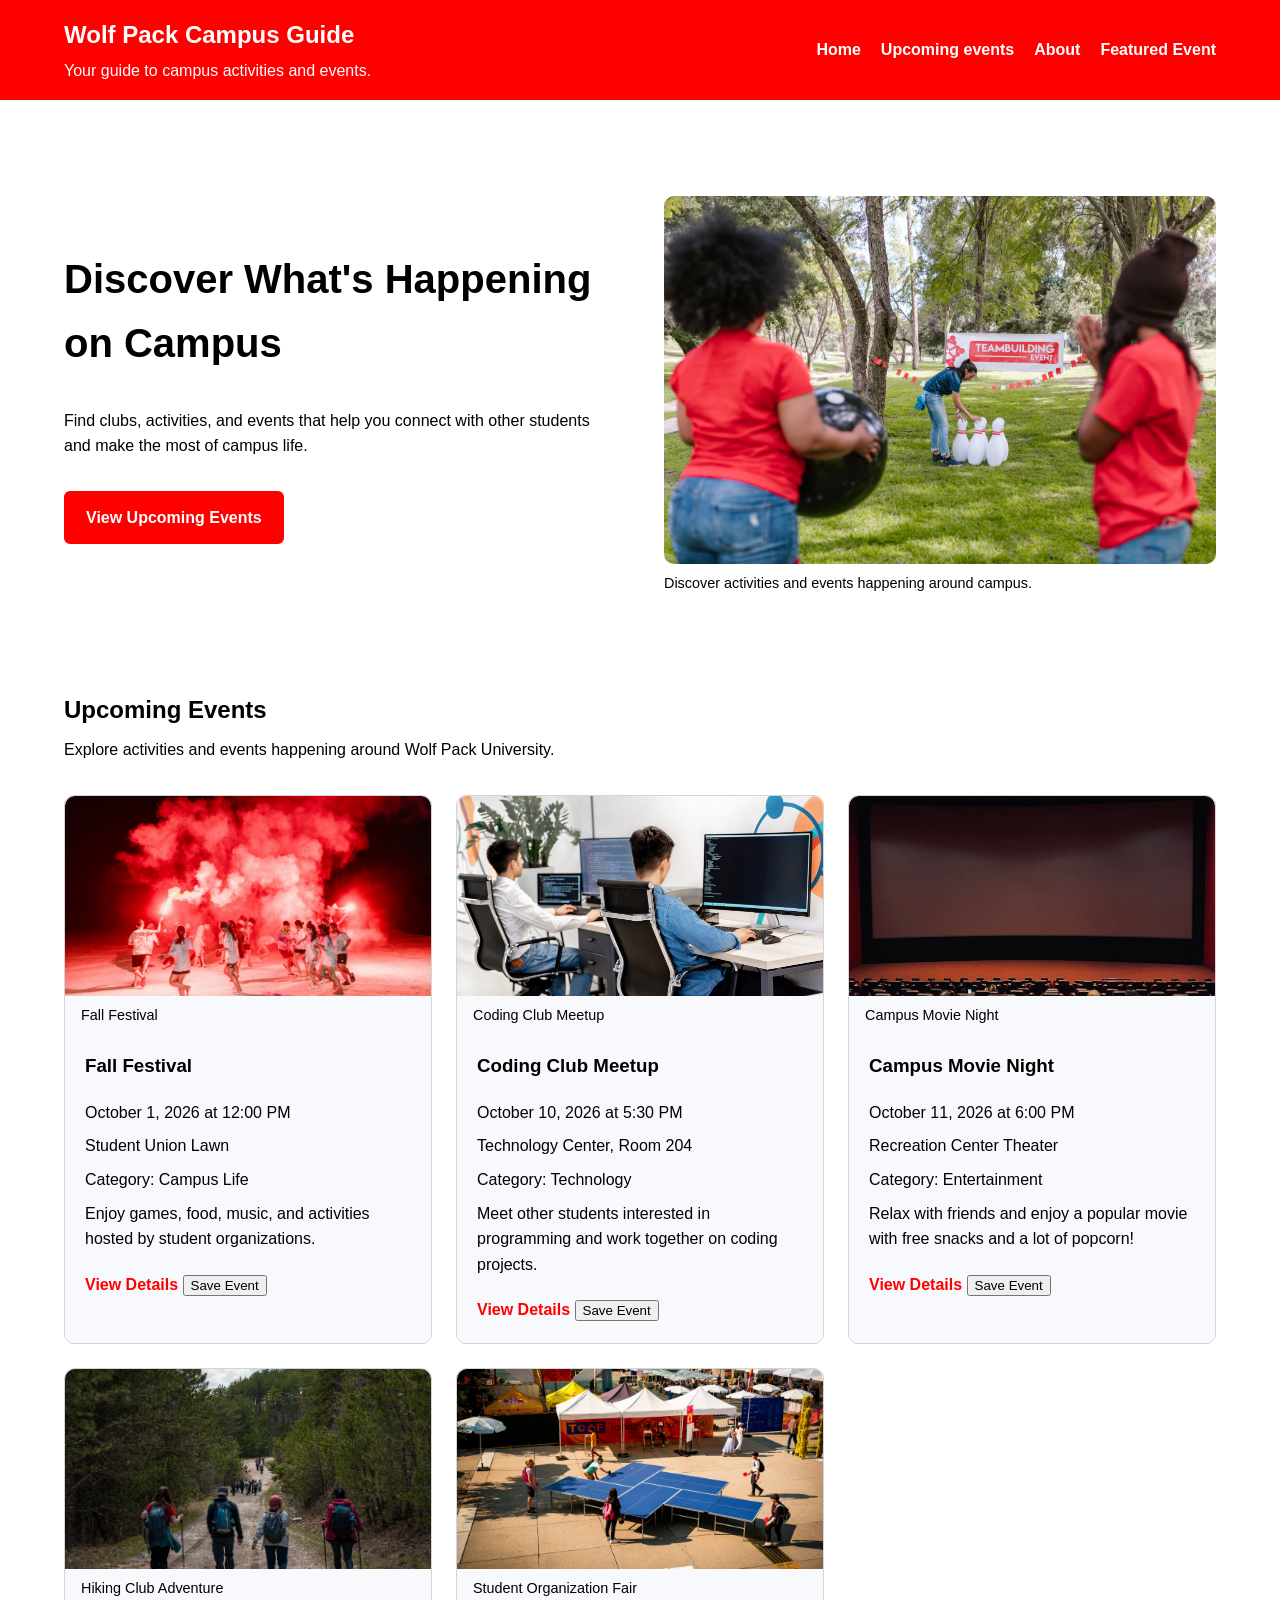
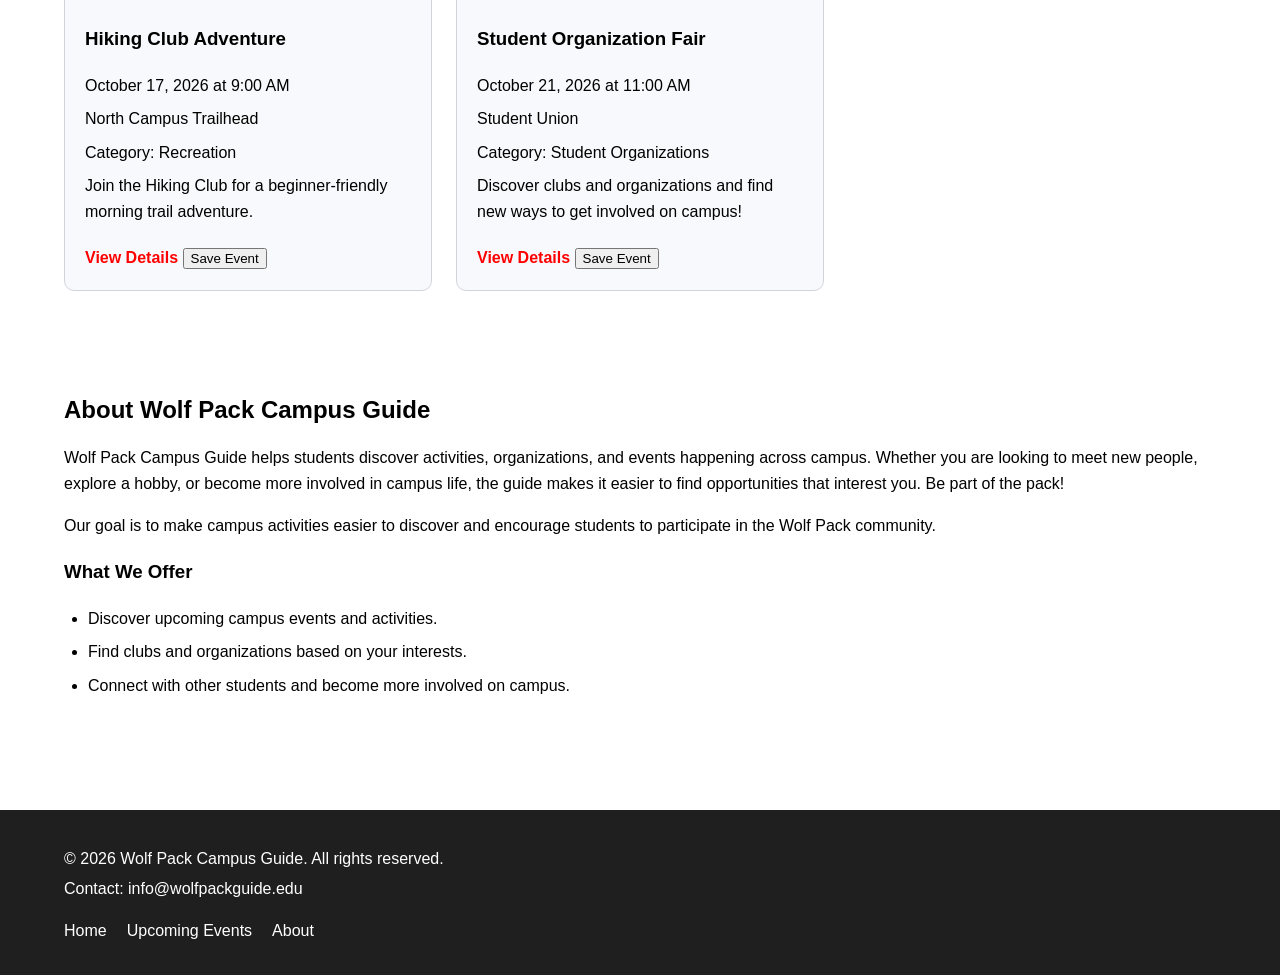
==== index.html @ fb9cb3e7 "Added save and remove buttons" ====
<!DOCTYPE html>
<!--
  Name: Yasmin Castro-Cervantes
  Date: 09.18.2026
  CSC 372-01

  This is the index.html page for the Wolf Pack Campus Guide.
  It provides information about campus activities and upcoming events.
-->
<html lang="en">
<head>
    <meta charset="UTF-8">
    <meta name="viewport" content="width=device-width, initial-scale=1.0">
    <title>Wolf Pack Campus Guide</title>
    <link rel="stylesheet" href="css/styles.css">

    <script src="script.js" defer></script>
    
</head>

<body>
    <header>
        <nav>
            <div class="site-brand">
                <a href="index.html">Wolf Pack Campus Guide</a>
                <p>Your guide to campus activities and events.</p>
            </div>

            <ul>
                <li><a href="index.html">Home</a></li>
                <li><a href="#upcoming-events">Upcoming events</a></li>
                <li><a href="#about">About</a></li>
                <li><a href="event.html">Featured Event</a></li>
            </ul>
        </nav>
    </header>

    <main>
        <section class="hero">
            <div class="hero-content">
                <h1>Discover What's Happening on Campus</h1>
                <p>
                    Find clubs, activities, and events that help you connect
                    with other students and make the most of campus life. 
                </p>
                <a class="hero-button" href="#upcoming-events">View Upcoming Events</a>
            </div>

            <figure>
                <img src="images/campus-events.jpg" alt="Students gathering at a campus event">
                <figcaption>Discover activities and events happening around campus.</figcaption>
            </figure>
            
            </section>

<section id="upcoming-events">
    <h2>Upcoming Events</h2>
    <p>Explore activities and events happening around Wolf Pack University.</p>

    <div class="event-grid">

        <article class="event-card">
            <figure>
                <img src="images/festival.jpg" alt="Students enjoying an outdoor campus festival">
                <figcaption>Fall Festival</figcaption>
            </figure>
            <h3>Fall Festival</h3>
            <p><time datetime="2026-10-01T12:00">October 1, 2026 at 12:00 PM</time></p>
            <p>Student Union Lawn</p>
            <p>Category: Campus Life</p>
            <p>Enjoy games, food, music, and activities hosted by student organizations.</p>
            <a href="event.html">View Details</a>
        </article>

        <article class="event-card">
            <figure>
                <img src="images/coding-meetup.jpg" alt="Students working together on computers at a coding meetup">
                <figcaption>Coding Club Meetup</figcaption>
            </figure>
            <h3>Coding Club Meetup</h3>
            <p><time datetime="2026-10-10T17:30">October 10, 2026 at 5:30 PM</time></p>
            <p>Technology Center, Room 204</p>
            <p>Category: Technology</p>
            <p>Meet other students interested in programming and work together on coding projects.</p>
            <a href="event.html">View Details</a>
        </article>

        <article class="event-card">
            <figure>
                <img src="images/movie-night.jpg" alt="Students watching a movie during a campus movie night">
                <figcaption>Campus Movie Night</figcaption>
            </figure>
            <h3>Campus Movie Night</h3>
            <p><time datetime="2026-10-11T18:00">October 11, 2026 at 6:00 PM</time></p>
            <p>Recreation Center Theater</p>
            <p>Category: Entertainment</p>
            <p>Relax with friends and enjoy a popular movie with free snacks and a lot of popcorn!</p>
            <a href="event.html">View Details</a>
        </article>

        <article class="event-card">
            <figure>
                <img src="images/hiking-club.jpg" alt="Students hiking together on a trail">
                <figcaption>Hiking Club Adventure</figcaption>
            </figure>
            <h3>Hiking Club Adventure</h3>
            <p><time datetime="2026-10-17T09:00">October 17, 2026 at 9:00 AM</time></p>
            <p>North Campus Trailhead</p>
            <p>Category: Recreation</p>
            <p>Join the Hiking Club for a beginner-friendly morning trail adventure.</p>
            <a href="event.html">View Details</a>
        </article>

        <article class="event-card">
            <figure>
                <img src="images/student-fair.jpg" alt="Students visiting booths at a student organization fair">
                <figcaption>Student Organization Fair</figcaption>
            </figure>
            <h3>Student Organization Fair</h3>
            <p><time datetime="2026-10-21T11:00">October 21, 2026 at 11:00 AM</time></p>
            <p>Student Union</p>
            <p>Category: Student Organizations</p>
            <p>Discover clubs and organizations and find new ways to get involved on campus!</p>
            <a href="event.html">View Details</a>
        </article>

        </div>
    </section>

<section id="about">
    <h2>About Wolf Pack Campus Guide</h2>

    <p>
        Wolf Pack Campus Guide helps students discover activities,
        organizations, and events happening across campus. Whether you
        are looking to meet new people, explore a hobby, or become more
        involved in campus life, the guide makes it easier to find
        opportunities that interest you. Be part of the pack!
    </p>

    <p>
        Our goal is to make campus activities easier to discover and
        encourage students to participate in the Wolf Pack community.
    </p>

    <h3>What We Offer</h3>

    <ul>
        <li>Discover upcoming campus events and activities.</li>
        <li>Find clubs and organizations based on your interests.</li>
        <li>Connect with other students and become more involved on campus.</li>
    </ul>
</section>

</main>

<footer>
    <p>&copy; 2026 Wolf Pack Campus Guide. All rights reserved.</p>
    <p>Contact: info@wolfpackguide.edu</p>

    <nav>
        <ul>
            <li><a href="index.html">Home</a></li>
            <li><a href="#upcoming-events">Upcoming Events</a></li>
            <li><a href="#about">About</a></li>
        </ul>
    </nav>
</footer>
    
</body>
</html>
---- css/styles.css ----
/*
  Name: Yasmin Castro-Cervanets
  Date: 09/18/26
  CSC 372-01

  This stylesheet provides the layout and styling
  for the Wolf Pack Campus Guide website.
*/

* {
    box-sizing: border-box;
}

body {
    margin: 0;
    font-family: Arial, Helvetica, sans-serif;
    line-height: 1.6;
}

img {
    display: block;
    max-width: 100%;
}

a {
    text-decoration: none;
}

figure {
    margin: 0;
}

header {
    background-color: red;
    color: white;
    padding: 1rem 5%;
}

header nav {
    display: flex;
    justify-content: space-between;
    align-items: center;
    gap: 2rem;
    flex-wrap: wrap;
}

.site-brand a {
    color: white;
    font-size: 1.5rem;
    font-weight: bold;
}

.site-brand p {
    margin: 0.25rem 0 0;
}

header ul {
    display: flex;
    justify-content: center;
    align-items: center;
    gap: 1.25rem;
    flex-wrap: wrap;
    list-style: none;
    margin: 0;
    padding: 0;
}

header li a {
    color: white;
    font-weight: bold;
}

header li a:hover {
    text-decoration: underline;
}

main {
    width: 90%;
    max-width: 1200px;
    margin: 0 auto;
}

section {
    margin: 3rem 0;
}

.hero {
    display: flex;
    justify-content: space-between;
    align-items: center;
    gap: 3rem;
    padding: 3rem 0;
}

.hero-content {
    flex: 1;
}

.hero h1 {
    margin-top: 0;
    font-size: 2.5rem;
}

.hero figure {
    flex: 1;
}

.hero img {
    width: 100%;
    border-radius: 10px;
}

.hero figcaption {
    margin-top: 0.5rem;
    font-size: 0.9rem;
}

.hero-button {
    display: inline-block;
    margin-top: 1rem;
    padding: 0.75rem 1.25rem;
    border: 2px solid red;
    border-radius: 6px;
    background-color: red;
    color: white;
    font-weight: bold;
}

.hero-button:hover {
    background-color: #682616;
}

#upcoming-events > h2,
#about > h2 {
    margin-bottom: 0.5rem;
}

#upcoming-events > p {
    margin-top: 0;
}

.event-grid {
    display: grid;
    grid-template-columns: repeat(3, 1fr);
    gap: 1.5rem;
    margin-top: 2rem;
}

.event-card {
    padding: 1.25rem;
    border: 1px solid #d1d5db;
    border-radius: 10px;
    background-color: #f8f9fc;
}

.event-card figure {
    margin: -1.25rem -1.25rem 1rem;
}

.event-card img {
    width: 100%;
    height: 200px;
    object-fit: cover;
    border-radius: 10px 10px 0 0;
}

.event-card figcaption {
    padding: 0.5rem 1rem;
    font-size: 0.9rem;
}

.event-card h3 {
    margin-top: 0;
}

.event-card p {
    margin: 0.5rem 0;
}

.event-card a {
    display: inline-block;
    margin-top: 0.75rem;
    font-weight: bold;
    color: red;
}

.event-card a:hover {
    text-decoration: underline;
}

#about {
    padding: 2rem 0;
}

#about ul {
    padding-left: 1.5rem;
}

#about li {
    margin-bottom: 0.5rem;
}

footer {
    margin-top: 4rem;
    padding: 2rem 5%;
    background-color: #1f1f1f;
    color: white;
}

footer p {
    margin: 0.25rem 0;
}

footer nav ul {
    display: flex;
    gap: 1.25rem;
    flex-wrap: wrap;
    list-style: none;
    margin: 1rem 0 0;
    padding: 0;
}

footer nav a {
    color: white;
}

footer nav a:hover {
    text-decoration: underline;
}

.event-introduction {
    display: grid;
    grid-template-columns: 1fr 1fr;
    gap: 3rem;
    align-items: center;
}

.event-introduction img {
    width: 100%;
    border-radius: 10px;
}

.event-introduction figcaption {
    margin-top: 0.5rem;
    font-size: 0.9rem;
}

.event-introduction h1 {
    margin: 0.5rem 0;
    font-size: 2.5rem;
}


.event-layout {
    display: grid;
    grid-template-columns: 2fr 1fr;
    gap: 2rem;
    align-items: start;
}

.event-details {
    padding: 1.5rem;
    border: 1px solid #d1d5db;
    border-radius: 10px;
}

.event-details h2 {
    margin-top: 0;
}

.event-details h2:not(:first-child) {
    margin-top: 2rem;
}

.event-details li {
    margin-bottom: 0.5rem;
}

.event-sidebar {
    padding: 1.5rem;
    border: 1px solid #d1d5db;
    border-radius: 10px;
    background-color: #f8f9fc;
}

.event-sidebar h2 {
    margin-top: 0;
}

.event-sidebar dt {
    margin-top: 1rem;
    font-weight: bold;
}

.event-sidebar dd {
    margin-left: 0;
}

.registration-button {
    display: inline-block;
    margin-top: 1rem;
    padding: 0.75rem 1.25rem;
    border: 2px solid red;
    border-radius: 6px;
    background-color: red;
    color: white;
    font-weight: bold;
}

.registration-button:hover {
    background-color: #682416;
}



.related-event-list {
    display: flex;
    justify-content: space-between;
    align-items: stretch;
    gap: 1.5rem;
    flex-wrap: wrap;
}

.related-event-card {
    flex: 1 1 250px;
    padding: 1.25rem;
    border: 1px solid #d1d5db;
    border-radius: 10px;
    background-color: #f8f9fc;
}

.related-event-card h3 {
    margin-top: 0;
}

.related-event-card a {
    font-weight: bold;
    color: red;
}

.related-event-card a:hover {
    text-decoration: underline;
}

@media (max-width: 900px) {
    .event-grid {
        grid-template-columns: repeat(2, 1fr);
    }

    .hero {
        gap: 2rem;
    }

    .event-introduction {
        grid-template-columns: 1fr;
    }

    .event-layout {
        grid-template-columns: 1fr;
    }
}

@media (max-width: 600px) {
    header nav {
        flex-direction: column;
        align-items: flex-start;
    }

    header ul {
        justify-content: flex-start;
    }

    .hero {
        flex-direction: column;
        align-items: stretch;
        padding: 2rem 0;
    }

    .hero h1 {
        font-size: 2rem;
    }

    .event-grid {
        grid-template-columns: 1fr;
    }

    .event-introduction h1 {
        font-size: 2rem;
    }

    main {
        width: 92%;
    }
}

.event-card.saved {
    border: 3px solid #2bad2f;
    background-color: #f0fff0;
}
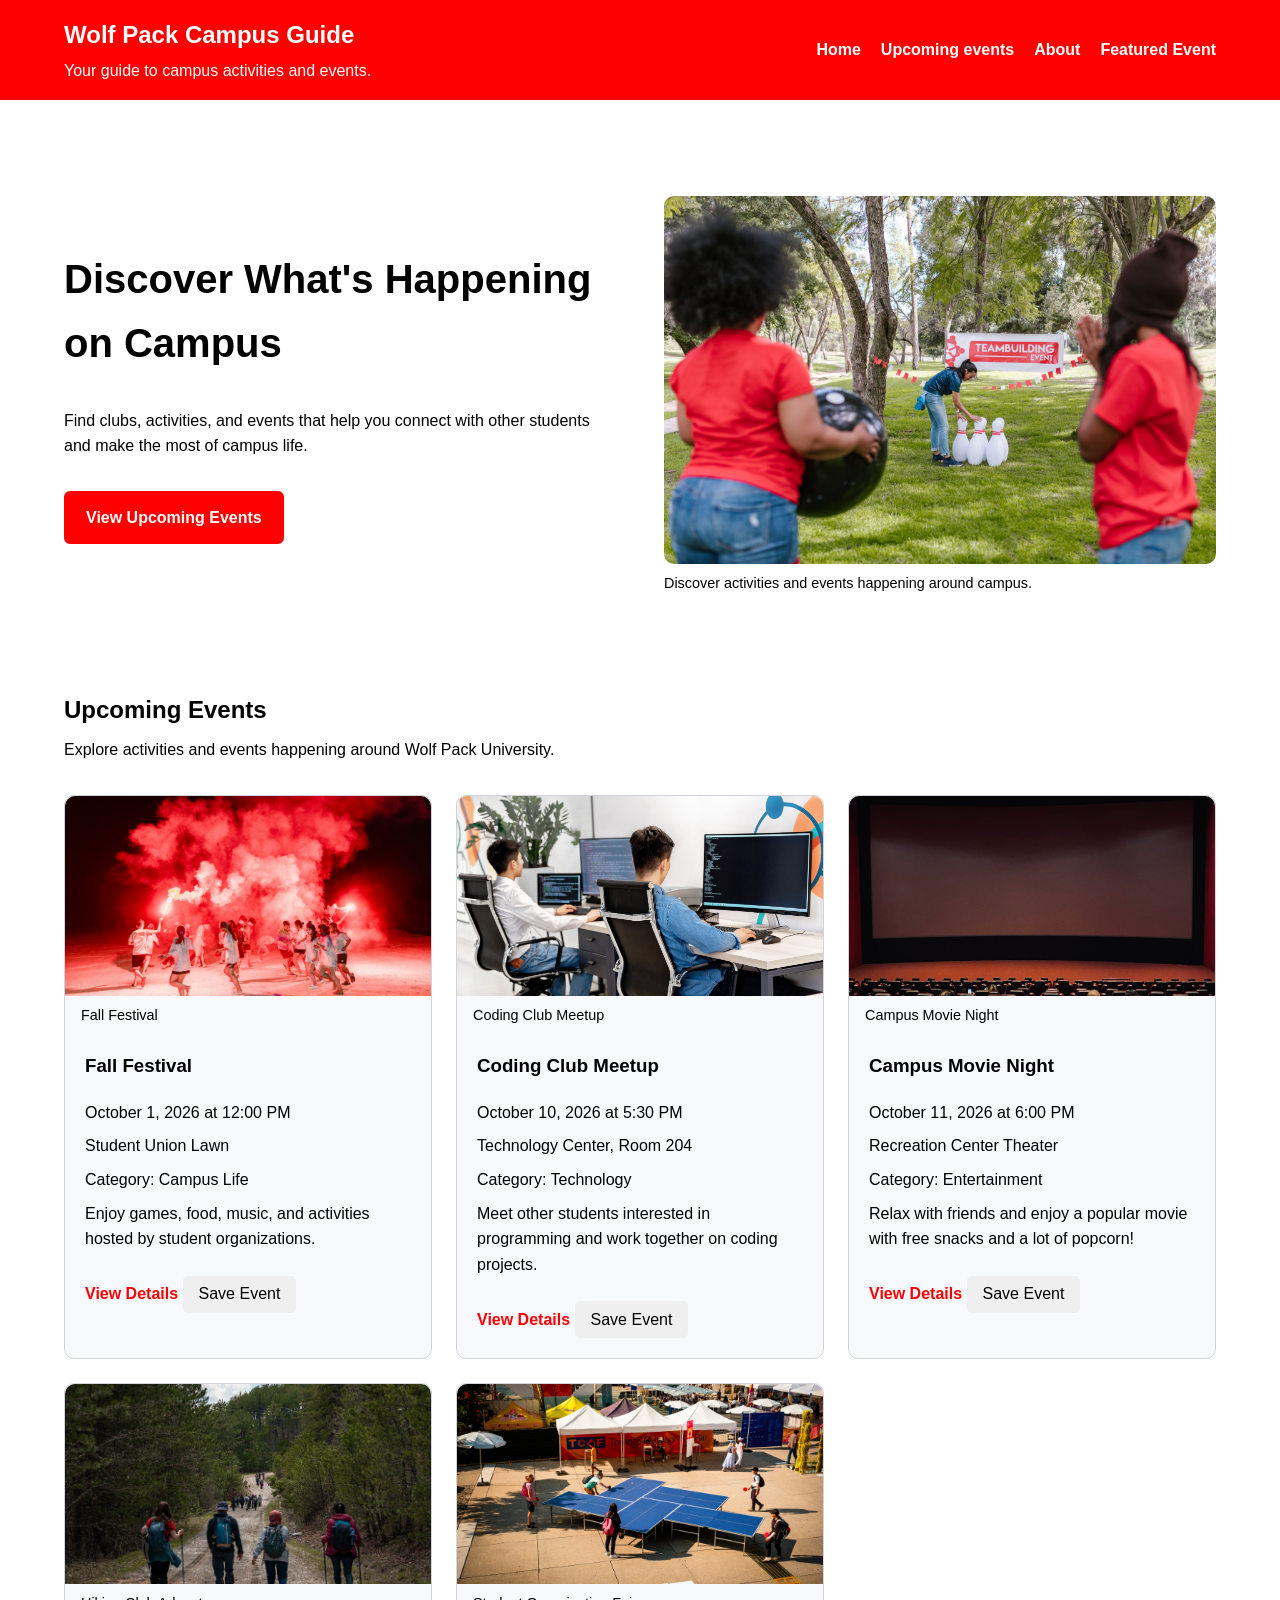
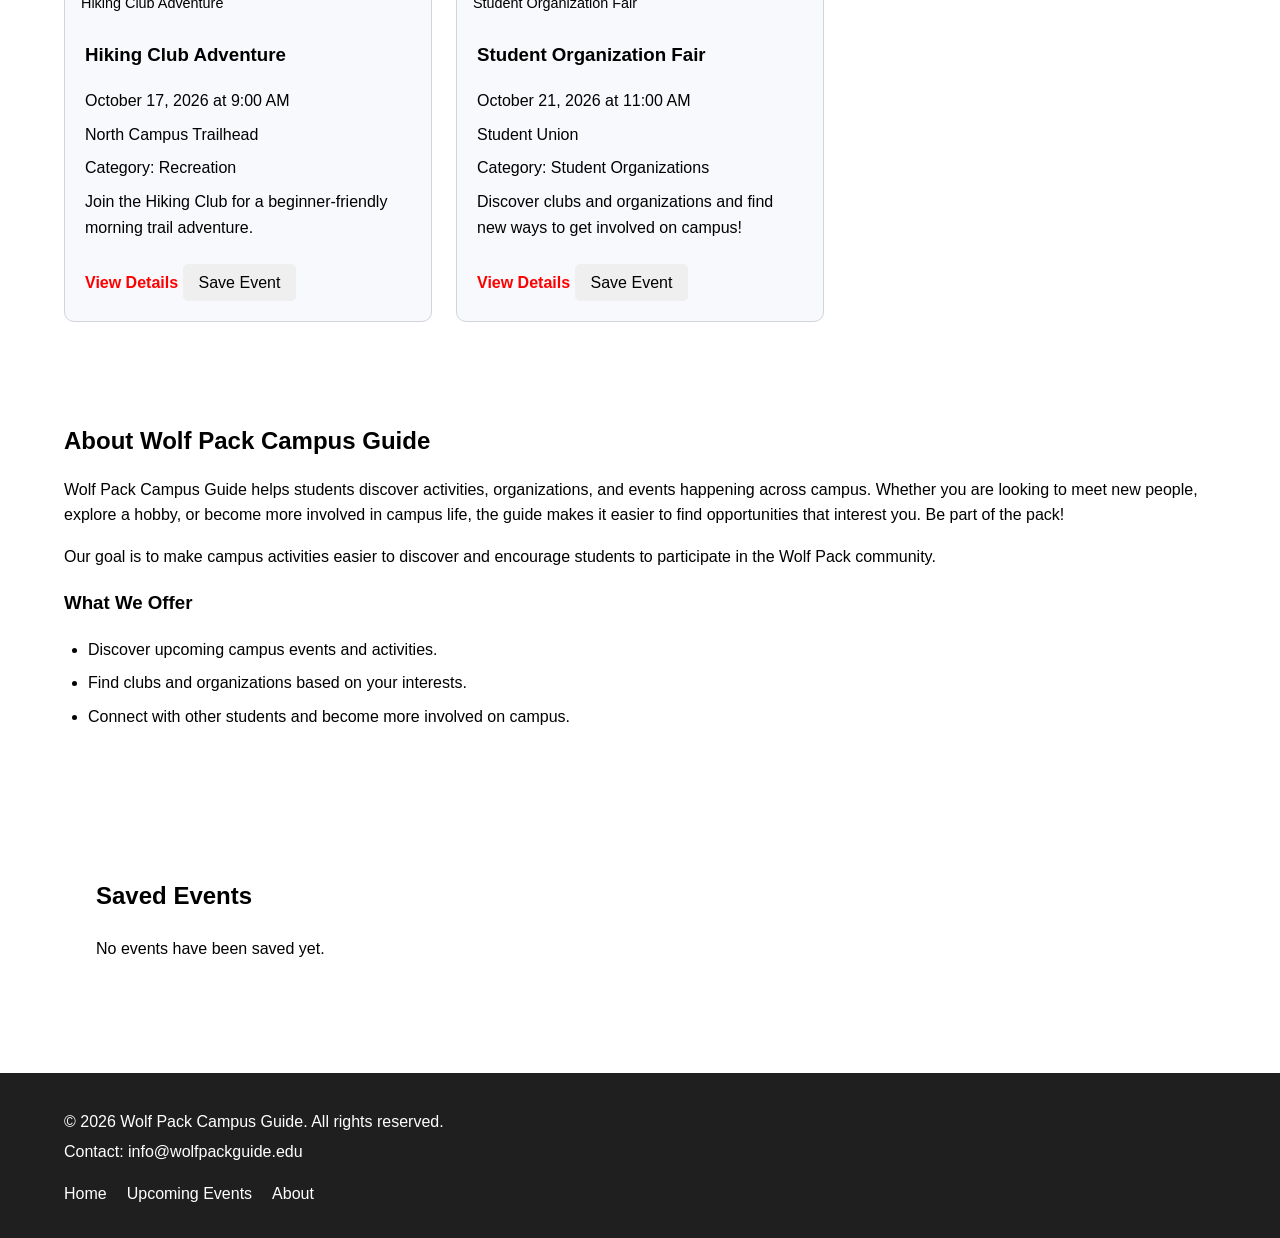
==== commit 490e1808: "Updated format" ====
--- a/index.html
+++ b/index.html
@@ -1,7 +1,7 @@
 <!DOCTYPE html>
 <!--
-  Name: Yasmin Castro-Cervantes
-  Date: 09.18.2026
+  Name: Yasmin Castro
+  Date: 09/18/2026
   CSC 372-01
 
   This is the index.html page for the Wolf Pack Campus Guide.
--- a/css/styles.css
+++ b/css/styles.css
@@ -393,7 +393,30 @@
     }
 }
 
+
 .event-card.saved {
-    border: 3px solid #2bad2f;
+    border: 3px solid #83f487;
     background-color: #f0fff0;
+}
+
+.save-button {
+    margin-top: 1rem;
+    padding: 0.6rem 1rem;
+    border: none;
+    border-radius: 5px;
+    cursor: pointer;
+    font-size: 1rem;
+}
+
+#saved-events {
+    margin-top: 2rem;
+    padding: 2rem;
+}
+
+#saved-events-list {
+    padding-left: 1.5rem;
+}
+
+#saved-events-list li {
+    margin-bottom: 1rem;
 }
